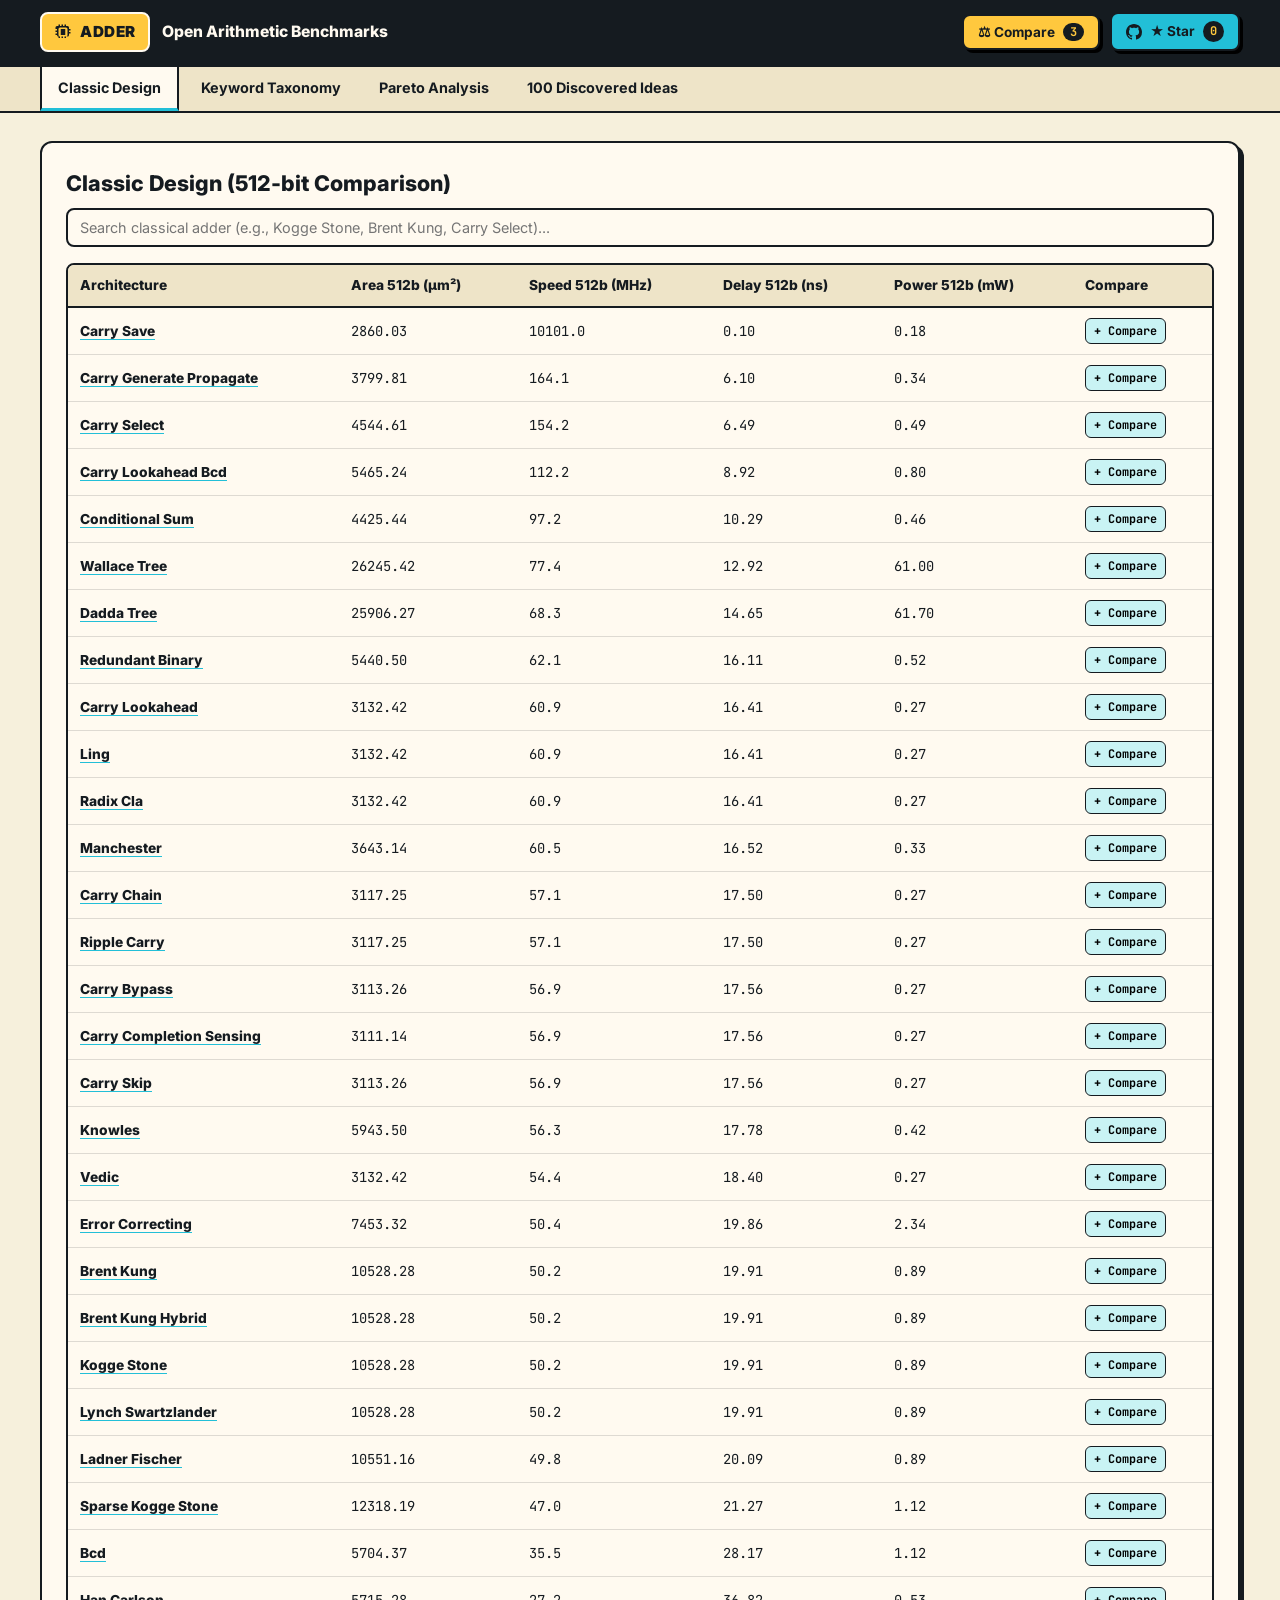
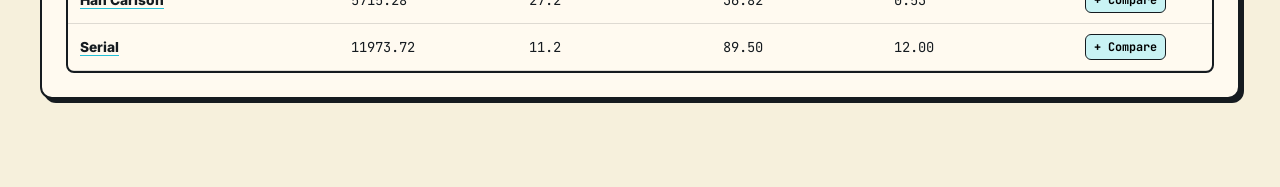
==== index.html @ 1c9c3a34 "Add label collision avoidance and 2-color Pareto markers" ====
<!DOCTYPE html>
<html lang="en">
<head>
  <meta charset="utf-8">
  <meta name="viewport" content="width=device-width, initial-scale=1">
  <title>ADDER — Open Arithmetic Benchmark & 100-Idea Discovery Platform</title>
  <link rel="stylesheet" href="styles.css">
</head>
<body>
  <header class="site-header">
    <div class="header-inner">
      <a class="brand-group" href="#database">
        <div class="brand-badge">
          <svg viewBox="0 0 24 24"><path d="M6 2v2H4a2 2 0 0 0-2 2v2h2v2H2v2h2v2H2v2h2a2 2 0 0 0 2 2v2h2v-2h2v2h2v-2h2v2h2v-2h2a2 2 0 0 0 2-2v-2h2v-2h-2v-2h2v-2h-2V6a2 2 0 0 0-2-2h-2V2h-2v2h-2V2h-2v2H8V2H6m2 4h8a2 2 0 0 1 2 2v8a2 2 0 0 1-2 2H8a2 2 0 0 1-2-2V8a2 2 0 0 1 2-2m1 2v8h6V8H9z"/></svg>
          <span>ADDER</span>
        </div>
        <div class="brand-meta">
          <span class="brand-name">Open Arithmetic Benchmarks</span>
        </div>
      </a>
      <div class="header-actions">
        <button id="open-compare-btn" class="btn-neo btn-yellow" title="Compare up to 3 architectures (Keyboard: C)">
          <span>&#9878; Compare</span>
          <span id="compare-count-badge" class="badge-count">3</span>
        </button>
        <a class="btn-neo btn-cyan" href="https://github.com/SJTU-YONGFU-RESEARCH-GRP/adder-website" target="_blank" rel="noopener noreferrer" title="Star on GitHub" aria-label="Star on GitHub">
          <svg viewBox="0 0 16 16" width="16" height="16" fill="currentColor" aria-hidden="true"><path d="M8 0C3.58 0 0 3.58 0 8c0 3.54 2.29 6.53 5.47 7.59.4.07.55-.17.55-.38 0-.19-.01-.82-.01-1.49-2.01.37-2.53-.49-2.69-.94-.09-.23-.48-.94-.82-1.13-.28-.15-.68-.52-.01-.53.63-.01 1.08.58 1.23.82.72 1.21 1.87.87 2.33.66.07-.52.28-.87.51-1.07-1.78-.2-3.64-.89-3.64-3.95 0-.87.31-1.59.82-2.15-.08-.2-.36-1.02.08-2.12 0 0 .67-.21 2.2.82.64-.18 1.32-.27 2-.27.68 0 1.36.09 2 .27 1.53-1.04 2.2-.82 2.2-.82.44 1.1.16 1.92.08 2.12.51.56.82 1.27.82 2.15 0 3.07-1.87 3.75-3.65 3.95.29.25.54.73.54 1.48 0 1.07-.01 1.93-.01 2.2 0 .21.15.46.55.38A8.013 8.013 0 0016 8c0-4.42-3.58-8-8-8z"/></svg>
          <span>&#9733; Star</span>
          <span id="github-star-count" class="badge-count">0</span>
        </a>
      </div>
    </div>
  </header>

  <nav class="tabs-bar" aria-label="Primary Navigation">
    <div class="tabs-inner">
      <button class="tab-btn active" data-tab="database">Classic Design</button>
      <button class="tab-btn" data-tab="taxonomy">Keyword Taxonomy</button>
      <button class="tab-btn" data-tab="benchmarking">Pareto Analysis</button>
      <button class="tab-btn" data-tab="ideas">100 Discovered Ideas</button>
    </div>
  </nav>

  <main class="container">
    <!-- CLASSICAL DATABASE -->
    <section id="tab-database" class="tab-panel active">
      <div class="section-card">
        <h2>Classic Design (512-bit Comparison)</h2>
        <div class="toolbar">
          <input id="db-search" class="search-input" type="text" placeholder="Search classical adder (e.g., Kogge Stone, Brent Kung, Carry Select)...">
        </div>
        <div class="table-wrap">
          <table id="db-table">
            <thead>
              <tr>
                <th data-sort="name">Architecture</th>
                <th data-sort="area_512">Area 512b (&mu;m&sup2;)</th>
                <th data-sort="freq_512_mhz">Speed 512b (MHz)</th>
                <th data-sort="delay_512_ns">Delay 512b (ns)</th>
                <th data-sort="power_512_mw">Power 512b (mW)</th>
                <th>Compare</th>
              </tr>
            </thead>
            <tbody></tbody>
          </table>
        </div>
      </div>
    </section>

    <!-- PARETO ANALYSIS -->
    <section id="tab-benchmarking" class="tab-panel">
      <div class="section-card">
        <h2>Pareto Analysis: Area vs. Delay (Nangate45 + OpenSTA 3.1.0)</h2>
        <p class="section-sub">
          Matched-flow 45nm Nangate45 synthesis &amp; OpenSTA across <strong>Classic Designs</strong> (8–512b), <strong>Discovered Ideas</strong> (8–256b), and <strong>Combined</strong>. Click any bubble to inspect its full details.
        </p>
        <div class="toolbar">
          <span style="font-weight:800; font-size:0.86rem;">Dataset:</span>
          <button class="filter-btn dataset-btn" data-dataset="classical">Classic Designs (29)</button>
          <button class="filter-btn dataset-btn active" data-dataset="ideas">Discovered Ideas (100)</button>
          <button class="filter-btn dataset-btn" data-dataset="both">Combined (Nangate45)</button>
        </div>
        <div class="toolbar">
          <span style="font-weight:800; font-size:0.86rem;">PPA Axes:</span>
          <button class="filter-btn axis-btn active" data-axis="area_delay">Area vs. Delay</button>
          <button class="filter-btn axis-btn" data-axis="power_delay">Power vs. Delay</button>
          <button class="filter-btn axis-btn" data-axis="pdp_delay">Energy (PDP) vs. Delay</button>
          <button class="filter-btn axis-btn" data-axis="area_pdp">Area vs. Energy (PDP)</button>
        </div>
        <div class="toolbar" style="justify-content:space-between;">
          <div style="display:flex; flex-wrap:wrap; gap:8px; align-items:center;">
            <span style="font-weight:800; font-size:0.86rem;">Bit Width:</span>
            <button class="filter-btn width-btn" data-width="8">8-bit</button>
            <button class="filter-btn width-btn" data-width="16">16-bit</button>
            <button class="filter-btn width-btn" data-width="32">32-bit</button>
            <button class="filter-btn width-btn" data-width="64">64-bit</button>
            <button class="filter-btn width-btn" data-width="128">128-bit</button>
            <button class="filter-btn width-btn active" data-width="256">256-bit</button>
            <button class="filter-btn width-btn" data-width="512" style="display:none;">512-bit</button>
          </div>
          <div style="display:flex; flex-wrap:wrap; gap:6px; align-items:center;">
            <button id="pareto-only-btn" class="filter-btn" title="Show only Pareto-optimal designs on the frontier">Pareto-Optimal Only</button>
            <button id="pareto-focus-btn" class="filter-btn" title="Hide extreme high-area/power outliers to zoom into the main CPA cluster">Focus Main Cluster</button>
            <button class="btn-mini" onclick="setParetoZoom(paretoZoom - 0.25)">Zoom -</button>
            <span id="pareto-zoom-label" class="mono" style="font-size:0.78rem; min-width:44px; text-align:center;">100%</span>
            <button class="btn-mini" onclick="setParetoZoom(paretoZoom + 0.25)">Zoom +</button>
            <button class="btn-mini" onclick="setParetoZoom(1.0)">Reset</button>
          </div>
        </div>
        <div id="pareto-chart" class="chart-box" style="overflow:auto;"></div>
        <div class="chart-legend">
          <span><span class="legend-dot" style="background: var(--yellow);"></span>Pareto-Optimal (Discovered Idea)</span>
          <span><span class="legend-dot" style="background: var(--lime);"></span>Pareto-Optimal (Classic Design)</span>
          <span><span class="legend-dot" style="background: var(--cyan);"></span>Non-Collapsed Policy Adders</span>
          <span><span class="legend-dot" style="background: var(--coral);"></span>ABC Equivalence-Collapsed</span>
          <span><span class="legend-dot" style="background: var(--purple);"></span>Classic Designs</span>
        </div>
        <div id="bubble-detail" class="champ-card" style="margin-top:16px; display:none;"></div>
      </div>

      <div class="section-card">
        <h2>Champion Width Scaling (8-bit to 256-bit OpenSTA Delay)</h2>
        <p class="section-sub">Comparing delay scaling of Case Study 1 (<code>idea3</code>), Case Study 2 (<code>idea11</code>), and Case Study 3 (<code>idea93</code>).</p>
        <div id="scaling-chart" class="chart-box"></div>
      </div>
    </section>

    <!-- 100 IDEAS -->
    <section id="tab-ideas" class="tab-panel">
      <div class="section-card">
        <h2>100 Discovered Ideas — Joint PPA + Novelty Leaderboard</h2>
        <p class="section-sub">Ranked by <code>0.50 &times; (Novelty/5) + 0.50 &times; PPA_256b</code>. Click column headers to sort or add any idea to Compare.</p>
        <div class="toolbar">
          <input id="ideas-search" class="search-input" type="text" placeholder="Search idea ID or name (e.g., idea3, Hysteresis, Entropy)...">
          <button class="filter-btn active" data-filter="all">All (100)</button>
          <button class="filter-btn" data-filter="novel">Novel</button>
          <button class="filter-btn" data-filter="pareto">Pareto (4)</button>
          <button class="filter-btn" data-filter="noncollapsed">Non-Collapsed</button>
          <button class="filter-btn" data-filter="sta">OpenSTA (69)</button>
        </div>
        <div class="table-wrap">
          <table id="ideas-table">
            <thead>
              <tr>
                <th data-sort="joint_rank">Rank</th>
                <th data-sort="idea_id">Idea</th>
                <th data-sort="joint_score">Joint</th>
                <th data-sort="nov_score">Novelty</th>
                <th data-sort="ppa_score">PPA</th>
                <th data-sort="area_256">Area 256b</th>
                <th data-sort="delay_256_ns">Delay (ns)</th>
                <th data-sort="fmax_256_mhz">Fmax (MHz)</th>
                <th data-sort="power_256_mw">Power (mW)</th>
                <th>Status</th>
                <th>Compare</th>
              </tr>
            </thead>
            <tbody></tbody>
          </table>
        </div>
      </div>
    </section>

    <!-- KEYWORD TAXONOMY -->
    <section id="tab-taxonomy" class="tab-panel">
      <div class="section-card">
        <h2>Common Policy-Driven Adder Architecture &amp; Keyword Taxonomy</h2>
        <p class="section-sub">How block-local features, stateful context, and deterministic control policies compose exact carry-evaluation paths.</p>
        <div class="chart-box" style="margin-bottom:20px; display:flex; justify-content:center;">
          <svg viewBox="0 0 860 270" style="width:100%; max-width:860px; height:auto;">
            <defs>
              <marker id="arr" markerWidth="8" markerHeight="8" refX="7" refY="4" orient="auto">
                <path d="M0,0 L8,4 L0,8 Z" fill="#151b20"/>
              </marker>
            </defs>
            <!-- Inputs -->
            <rect x="14" y="95" width="110" height="72" rx="10" fill="#c9f3f4" stroke="#151b20" stroke-width="2"/>
            <text x="69" y="124" text-anchor="middle" font-size="13" font-weight="800">Block Inputs</text>
            <text x="69" y="144" text-anchor="middle" font-size="11" font-family="JetBrains Mono">A_k, B_k, C_k</text>

            <!-- Bitwise P/G/K -->
            <rect x="162" y="95" width="128" height="72" rx="10" fill="#fff0b9" stroke="#151b20" stroke-width="2"/>
            <text x="226" y="122" text-anchor="middle" font-size="13" font-weight="800">Bitwise P / G / K</text>
            <text x="226" y="141" text-anchor="middle" font-size="10.5" font-family="JetBrains Mono">p=a^b, g=a&amp;b</text>
            <text x="226" y="156" text-anchor="middle" font-size="10.5" font-family="JetBrains Mono">k=~(a|b)</text>

            <!-- Block-Local Features -->
            <rect x="328" y="20" width="170" height="82" rx="10" fill="#fff0b9" stroke="#151b20" stroke-width="2"/>
            <text x="413" y="44" text-anchor="middle" font-size="12.5" font-weight="800">Block-Local Features</text>
            <text x="413" y="63" text-anchor="middle" font-size="10.5" font-family="JetBrains Mono">popcount, imbalance</text>
            <text x="413" y="79" text-anchor="middle" font-size="10.5" font-family="JetBrains Mono">entropy, transition</text>
            <text x="413" y="94" text-anchor="middle" font-size="10.5" font-family="JetBrains Mono">run-length, gradient</text>

            <!-- Stateful Context -->
            <rect x="328" y="162" width="170" height="82" rx="10" fill="#e2dfff" stroke="#151b20" stroke-width="2"/>
            <text x="413" y="186" text-anchor="middle" font-size="12.5" font-weight="800">Stateful &amp; Temporal</text>
            <text x="413" y="205" text-anchor="middle" font-size="10.5" font-family="JetBrains Mono">hysteresis, streak</text>
            <text x="413" y="221" text-anchor="middle" font-size="10.5" font-family="JetBrains Mono">momentum, inertia</text>
            <text x="413" y="236" text-anchor="middle" font-size="10.5" font-family="JetBrains Mono">saturation / leak</text>

            <!-- Control & Selection -->
            <rect x="536" y="88" width="150" height="86" rx="10" fill="#ffc83e" stroke="#151b20" stroke-width="2"/>
            <text x="611" y="114" text-anchor="middle" font-size="13" font-weight="800">Control Policy</text>
            <text x="611" y="133" text-anchor="middle" font-size="10.5" font-family="JetBrains Mono">threshold, margin</text>
            <text x="611" y="149" text-anchor="middle" font-size="10.5" font-family="JetBrains Mono">quorum, consensus</text>
            <text x="611" y="164" text-anchor="middle" font-size="10.5" font-family="JetBrains Mono">gating / routing</text>

            <!-- Exact Carry Paths & Output -->
            <rect x="722" y="72" width="124" height="118" rx="10" fill="#e7f4c8" stroke="#151b20" stroke-width="2"/>
            <text x="784" y="96" text-anchor="middle" font-size="12.5" font-weight="800">Exact Paths</text>
            <text x="784" y="115" text-anchor="middle" font-size="10.5" font-family="JetBrains Mono">Bypass / Skip</text>
            <text x="784" y="131" text-anchor="middle" font-size="10.5" font-family="JetBrains Mono">Carry-Select</text>
            <text x="784" y="147" text-anchor="middle" font-size="10.5" font-family="JetBrains Mono">Ripple / Inc</text>
            <text x="784" y="172" text-anchor="middle" font-size="12" font-weight="800">S_k, C_{k+1}</text>

            <!-- Arrows -->
            <line x1="124" y1="131" x2="156" y2="131" stroke="#151b20" stroke-width="2" marker-end="url(#arr)"/>
            <path d="M290,118 L322,64" fill="none" stroke="#151b20" stroke-width="2" marker-end="url(#arr)"/>
            <path d="M290,144 L322,200" fill="none" stroke="#151b20" stroke-width="2" marker-end="url(#arr)"/>
            <path d="M498,64 L532,114" fill="none" stroke="#151b20" stroke-width="2" marker-end="url(#arr)"/>
            <path d="M498,200 L532,148" fill="none" stroke="#151b20" stroke-width="2" marker-end="url(#arr)"/>
            <line x1="686" y1="131" x2="716" y2="131" stroke="#151b20" stroke-width="2" marker-end="url(#arr)"/>
          </svg>
        </div>
        <div id="kw-grid" class="kw-grid"></div>
      </div>
    </section>
  </main>

  <!-- COMPARE MATRIX MODAL -->
  <div id="compare-modal" class="modal-backdrop" aria-hidden="true">
    <div class="modal-card">
      <div class="modal-head">
        <h2 style="margin:0;">Interactive Architecture Comparison Matrix</h2>
        <div style="display:flex; gap:8px;">
          <button class="btn-mini" onclick="applyPreset(['idea3','idea11','idea93'])">Top Champions</button>
          <button class="btn-mini" onclick="applyPreset(['idea3','idea23','idea11'])">Pareto Top-3</button>
          <button class="btn-mini" onclick="applyPreset(['db_kogge_stone','db_brent_kung','db_han_carlson'])">Classical Prefix</button>
          <button id="close-compare-btn" class="btn-neo">Close</button>
        </div>
      </div>
      <div class="compare-selectors">
        <select id="cmp-sel-0" class="compare-select"></select>
        <select id="cmp-sel-1" class="compare-select"></select>
        <select id="cmp-sel-2" class="compare-select"></select>
      </div>
      <div class="table-wrap">
        <table id="compare-table">
          <thead></thead>
          <tbody></tbody>
        </table>
      </div>
    </div>
  </div>

  <script src="app.js"></script>
</body>
</html>
---- styles.css ----
@import url('https://fonts.googleapis.com/css2?family=Inter:wght@400;500;600;700;800;900&family=JetBrains+Mono:wght@400;500;600;700&display=swap');

:root {
  --ink: #151b20;
  --ink-light: #242c33;
  --paper: #f6f0dc;
  --paper-deep: #eee4c8;
  --cream: #fffaf0;
  --cyan: #22bfd7;
  --cyan-soft: #c9f3f4;
  --teal: #0d9488;
  --teal-soft: #ccfbf1;
  --lime: #b7df69;
  --lime-soft: #e7f4c8;
  --yellow: #ffc83e;
  --yellow-soft: #fff0b9;
  --coral: #f38469;
  --coral-soft: #ffd8ce;
  --purple: #8275e8;
  --purple-soft: #e2dfff;
  --border-ink: 2px solid var(--ink);
  --hard-shadow: 4px 4px 0px var(--ink);
  --hard-shadow-lg: 6px 6px 0px var(--ink);
  --radius-lg: 20px;
  --radius-md: 12px;
  --radius-sm: 8px;
  --font-sans: 'Inter', -apple-system, BlinkMacSystemFont, "Segoe UI", Roboto, sans-serif;
  --font-mono: 'JetBrains Mono', SFMono-Regular, Menlo, Monaco, Consolas, monospace;
}

* { box-sizing: border-box; }

body {
  margin: 0;
  background: var(--paper);
  color: var(--ink);
  font-family: var(--font-sans);
  line-height: 1.55;
}

code, pre, .mono { font-family: var(--font-mono); }

/* Header Bar */
.site-header {
  background: var(--ink);
  color: var(--cream);
  border-bottom: 3px solid var(--ink);
  position: sticky;
  top: 0;
  z-index: 50;
}

.header-inner {
  max-width: 1240px;
  margin: 0 auto;
  padding: 12px 20px;
  display: flex;
  align-items: center;
  justify-content: space-between;
  gap: 16px;
}

.brand-group {
  display: flex;
  align-items: center;
  gap: 12px;
  text-decoration: none;
  color: inherit;
}

.brand-badge {
  display: inline-flex;
  align-items: center;
  gap: 8px;
  background: var(--yellow);
  color: var(--ink);
  font-weight: 900;
  font-size: 0.95rem;
  letter-spacing: 0.04em;
  padding: 6px 12px;
  border: 2px solid var(--cream);
  border-radius: var(--radius-sm);
}

.brand-badge svg { width: 18px; height: 18px; fill: currentColor; }

.brand-meta { display: flex; flex-direction: column; }
.brand-name { font-weight: 800; font-size: 0.98rem; line-height: 1.15; }
.brand-sub { font-size: 0.75rem; color: rgba(255, 250, 240, 0.75); }

.header-actions { display: flex; align-items: center; gap: 10px; }

.btn-neo {
  display: inline-flex;
  align-items: center;
  gap: 8px;
  font-family: var(--font-sans);
  font-weight: 700;
  font-size: 0.85rem;
  padding: 7px 14px;
  border: var(--border-ink);
  border-radius: var(--radius-sm);
  background: var(--cream);
  color: var(--ink);
  cursor: pointer;
  text-decoration: none;
  box-shadow: 3px 3px 0px #000;
  transition: transform 0.1s ease, box-shadow 0.1s ease;
}

.btn-neo:hover { transform: translate(-1px, -1px); box-shadow: 4px 4px 0px #000; }
.btn-neo:active { transform: translate(1px, 1px); box-shadow: 1px 1px 0px #000; }
.btn-cyan { background: var(--cyan); }
.btn-yellow { background: var(--yellow); }
.btn-lime { background: var(--lime); }

.badge-count {
  background: var(--ink);
  color: var(--yellow);
  font-family: var(--font-mono);
  font-size: 0.75rem;
  padding: 1px 7px;
  border-radius: 999px;
}

/* Navigation Tabs */
.tabs-bar {
  background: var(--paper-deep);
  border-bottom: var(--border-ink);
}

.tabs-inner {
  max-width: 1240px;
  margin: 0 auto;
  padding: 0 20px;
  display: flex;
  gap: 6px;
  overflow-x: auto;
}

.tab-btn {
  background: transparent;
  border: none;
  border-bottom: 3px solid transparent;
  padding: 12px 16px;
  font-family: var(--font-sans);
  font-weight: 700;
  font-size: 0.9rem;
  color: var(--ink);
  cursor: pointer;
  white-space: nowrap;
}

.tab-btn:hover { background: rgba(21, 27, 32, 0.06); }
.tab-btn.active {
  background: var(--cream);
  border-bottom: 3px solid var(--cyan);
  border-left: 2px solid var(--ink);
  border-right: 2px solid var(--ink);
}

/* Main Container */
.container {
  max-width: 1240px;
  margin: 0 auto;
  padding: 28px 20px 64px;
}

.tab-panel { display: none; }
.tab-panel.active { display: block; }

/* Hero */
.hero {
  background: var(--cream);
  border: var(--border-ink);
  border-radius: var(--radius-lg);
  box-shadow: var(--hard-shadow-lg);
  padding: 32px;
  margin-bottom: 28px;
}

.hero h1 {
  margin: 0 0 12px;
  font-size: clamp(1.75rem, 3.2vw, 2.5rem);
  font-weight: 900;
  line-height: 1.15;
  letter-spacing: -0.02em;
}

.highlight {
  background: var(--yellow);
  padding: 2px 8px;
  border: 2px solid var(--ink);
  border-radius: 6px;
  display: inline-block;
}

.hero p {
  max-width: 78ch;
  margin: 0 0 20px;
  font-size: 1.02rem;
  color: var(--ink-light);
}

.hero-actions { display: flex; flex-wrap: wrap; gap: 12px; }

/* Grid & Cards */
.kpi-grid {
  display: grid;
  grid-template-columns: repeat(auto-fit, minmax(220px, 1fr));
  gap: 16px;
  margin-bottom: 28px;
}

.kpi-card {
  background: var(--cream);
  border: var(--border-ink);
  border-radius: var(--radius-md);
  box-shadow: var(--hard-shadow);
  padding: 18px 20px;
}

.kpi-card.accent-yellow { background: var(--yellow-soft); }
.kpi-card.accent-cyan { background: var(--cyan-soft); }
.kpi-card.accent-lime { background: var(--lime-soft); }
.kpi-card.accent-purple { background: var(--purple-soft); }

.kpi-val {
  font-family: var(--font-mono);
  font-size: 2rem;
  font-weight: 800;
  line-height: 1.1;
}

.kpi-label { font-weight: 700; font-size: 0.92rem; margin-top: 6px; }
.kpi-sub { font-size: 0.8rem; color: rgba(21, 27, 32, 0.72); margin-top: 2px; }

.section-card {
  background: var(--cream);
  border: var(--border-ink);
  border-radius: var(--radius-md);
  box-shadow: var(--hard-shadow);
  padding: 24px;
  margin-bottom: 24px;
}

.section-card h2 {
  margin: 0 0 8px;
  font-size: 1.35rem;
  font-weight: 800;
}

.section-sub {
  margin: 0 0 18px;
  font-size: 0.92rem;
  color: rgba(21, 27, 32, 0.78);
}

.champ-grid {
  display: grid;
  grid-template-columns: repeat(auto-fit, minmax(300px, 1fr));
  gap: 16px;
}

.champ-card {
  background: var(--paper);
  border: var(--border-ink);
  border-radius: var(--radius-md);
  padding: 18px;
  display: flex;
  flex-direction: column;
  justify-content: space-between;
  gap: 12px;
}

.pill {
  display: inline-block;
  font-family: var(--font-mono);
  font-size: 0.72rem;
  font-weight: 700;
  padding: 2px 8px;
  border: 1.5px solid var(--ink);
  border-radius: 999px;
  background: var(--cream);
}

.pill-novel { background: var(--lime); }
.pill-pareto { background: var(--yellow); }
.pill-collapsed { background: var(--coral-soft); }
.pill-inc { background: var(--cyan-soft); }

/* Controls & Tables */
.toolbar {
  display: flex;
  flex-wrap: wrap;
  gap: 10px;
  align-items: center;
  margin-bottom: 16px;
}

.search-input {
  flex: 1;
  min-width: 220px;
  padding: 9px 12px;
  font-family: var(--font-sans);
  font-size: 0.9rem;
  border: var(--border-ink);
  border-radius: var(--radius-sm);
  background: var(--cream);
}

.filter-btn {
  padding: 7px 12px;
  font-family: var(--font-sans);
  font-weight: 700;
  font-size: 0.82rem;
  border: var(--border-ink);
  border-radius: var(--radius-sm);
  background: var(--paper);
  cursor: pointer;
}

.filter-btn.active { background: var(--yellow); }

.table-wrap {
  overflow-x: auto;
  border: var(--border-ink);
  border-radius: var(--radius-sm);
  background: var(--cream);
}

table {
  width: 100%;
  border-collapse: collapse;
  font-size: 0.86rem;
}

th, td {
  padding: 10px 12px;
  border-bottom: 1px solid rgba(21, 27, 32, 0.14);
  text-align: left;
  white-space: nowrap;
}

th {
  background: var(--paper-deep);
  font-weight: 800;
  border-bottom: var(--border-ink);
  cursor: pointer;
  user-select: none;
}

tr:hover td { background: var(--yellow-soft); }

.btn-mini {
  font-family: var(--font-mono);
  font-size: 0.74rem;
  font-weight: 700;
  padding: 4px 8px;
  border: 1.5px solid var(--ink);
  border-radius: 6px;
  background: var(--cyan-soft);
  cursor: pointer;
}

.btn-mini.added { background: var(--lime); }

/* Charts */
.chart-box {
  background: var(--cream);
  border: var(--border-ink);
  border-radius: var(--radius-sm);
  padding: 16px;
  overflow-x: auto;
}

.chart-legend {
  display: flex;
  flex-wrap: wrap;
  gap: 16px;
  font-size: 0.82rem;
  margin-top: 10px;
}

.legend-dot {
  display: inline-block;
  width: 11px;
  height: 11px;
  border: 1.5px solid var(--ink);
  border-radius: 50%;
  margin-right: 5px;
  vertical-align: middle;
}

/* Keywords */
.kw-grid {
  display: grid;
  grid-template-columns: repeat(auto-fit, minmax(280px, 1fr));
  gap: 16px;
}

.kw-card {
  background: var(--paper);
  border: var(--border-ink);
  border-radius: var(--radius-md);
  padding: 16px;
  min-width: 0;
  overflow-wrap: anywhere;
}

.kw-bar-row { margin-bottom: 10px; }
.kw-bar-label {
  display: flex;
  justify-content: space-between;
  font-size: 0.82rem;
  font-weight: 700;
  margin-bottom: 3px;
}

.kw-bar-track {
  height: 10px;
  background: var(--cream);
  border: 1.5px solid var(--ink);
  border-radius: 999px;
  overflow: hidden;
}

.kw-bar-fill {
  height: 100%;
  background: var(--cyan);
}

/* Compare Modal */
.modal-backdrop {
  position: fixed;
  inset: 0;
  background: rgba(21, 27, 32, 0.68);
  display: none;
  align-items: center;
  justify-content: center;
  padding: 20px;
  z-index: 100;
}

.modal-backdrop.open { display: flex; }

.modal-card {
  background: var(--cream);
  border: 3px solid var(--ink);
  border-radius: var(--radius-lg);
  box-shadow: var(--hard-shadow-lg);
  width: min(1040px, 100%);
  max-height: 90vh;
  overflow-y: auto;
  padding: 24px;
}

.modal-head {
  display: flex;
  justify-content: space-between;
  align-items: center;
  gap: 12px;
  margin-bottom: 16px;
}

.compare-selectors {
  display: grid;
  grid-template-columns: repeat(auto-fit, minmax(220px, 1fr));
  gap: 10px;
  margin-bottom: 16px;
}

.compare-select {
  width: 100%;
  padding: 8px 10px;
  font-family: var(--font-sans);
  font-weight: 600;
  border: var(--border-ink);
  border-radius: var(--radius-sm);
  background: var(--paper);
}
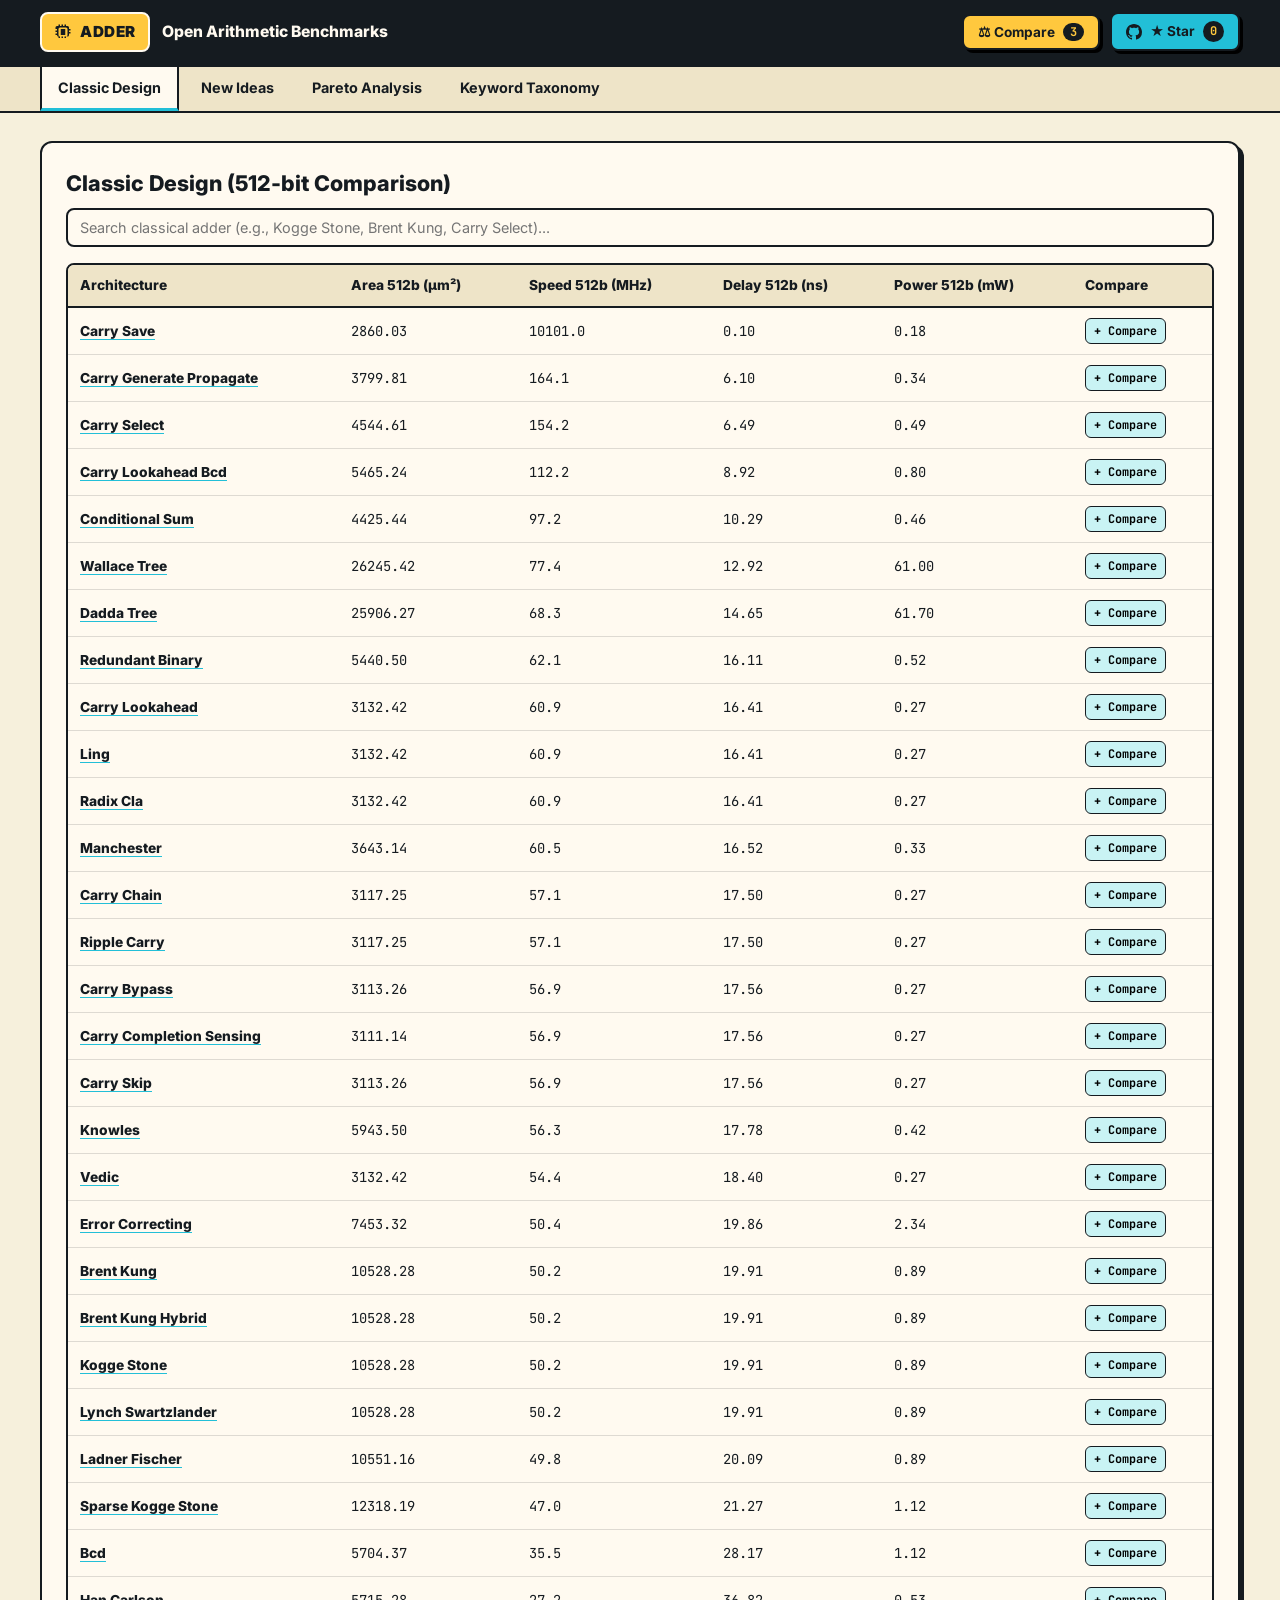
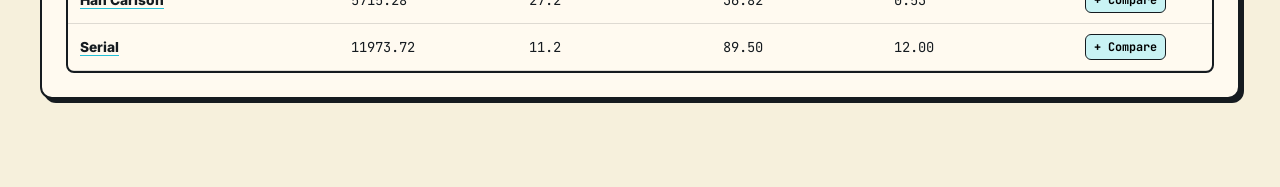
==== commit 92f4016a: "Reorder tabs and rename to New Ideas" ====
--- a/index.html
+++ b/index.html
@@ -35,9 +35,9 @@
   <nav class="tabs-bar" aria-label="Primary Navigation">
     <div class="tabs-inner">
       <button class="tab-btn active" data-tab="database">Classic Design</button>
+      <button class="tab-btn" data-tab="ideas">New Ideas</button>
+      <button class="tab-btn" data-tab="benchmarking">Pareto Analysis</button>
       <button class="tab-btn" data-tab="taxonomy">Keyword Taxonomy</button>
-      <button class="tab-btn" data-tab="benchmarking">Pareto Analysis</button>
-      <button class="tab-btn" data-tab="ideas">100 Discovered Ideas</button>
     </div>
   </nav>
 
@@ -77,7 +77,7 @@
         <div class="toolbar">
           <span style="font-weight:800; font-size:0.86rem;">Dataset:</span>
           <button class="filter-btn dataset-btn" data-dataset="classical">Classic Designs (29)</button>
-          <button class="filter-btn dataset-btn active" data-dataset="ideas">Discovered Ideas (100)</button>
+          <button class="filter-btn dataset-btn active" data-dataset="ideas">New Ideas (100)</button>
           <button class="filter-btn dataset-btn" data-dataset="both">Combined (Nangate45)</button>
         </div>
         <div class="toolbar">
@@ -109,7 +109,7 @@
         </div>
         <div id="pareto-chart" class="chart-box" style="overflow:auto;"></div>
         <div class="chart-legend">
-          <span><span class="legend-dot" style="background: var(--yellow);"></span>Pareto-Optimal (Discovered Idea)</span>
+          <span><span class="legend-dot" style="background: var(--yellow);"></span>Pareto-Optimal (New Idea)</span>
           <span><span class="legend-dot" style="background: var(--lime);"></span>Pareto-Optimal (Classic Design)</span>
           <span><span class="legend-dot" style="background: var(--cyan);"></span>Non-Collapsed Policy Adders</span>
           <span><span class="legend-dot" style="background: var(--coral);"></span>ABC Equivalence-Collapsed</span>
@@ -125,10 +125,10 @@
       </div>
     </section>
 
-    <!-- 100 IDEAS -->
+    <!-- NEW IDEAS -->
     <section id="tab-ideas" class="tab-panel">
       <div class="section-card">
-        <h2>100 Discovered Ideas — Joint PPA + Novelty Leaderboard</h2>
+        <h2>New Ideas — Joint PPA + Novelty Leaderboard</h2>
         <p class="section-sub">Ranked by <code>0.50 &times; (Novelty/5) + 0.50 &times; PPA_256b</code>. Click column headers to sort or add any idea to Compare.</p>
         <div class="toolbar">
           <input id="ideas-search" class="search-input" type="text" placeholder="Search idea ID or name (e.g., idea3, Hysteresis, Entropy)...">
--- a/styles.css
+++ b/styles.css
@@ -479,3 +479,16 @@
   border-radius: var(--radius-sm);
   background: var(--paper);
 }
+
+#ideas-table td:nth-child(2) {
+  white-space: normal;
+  min-width: 220px;
+}
+
+@media (max-width: 640px) {
+  .header-inner { flex-wrap: wrap; padding: 10px 14px; }
+  .brand-meta { display: none; }
+  .container { padding: 16px 12px 48px; }
+  .section-card { padding: 16px; }
+  .modal-head { flex-wrap: wrap; }
+}
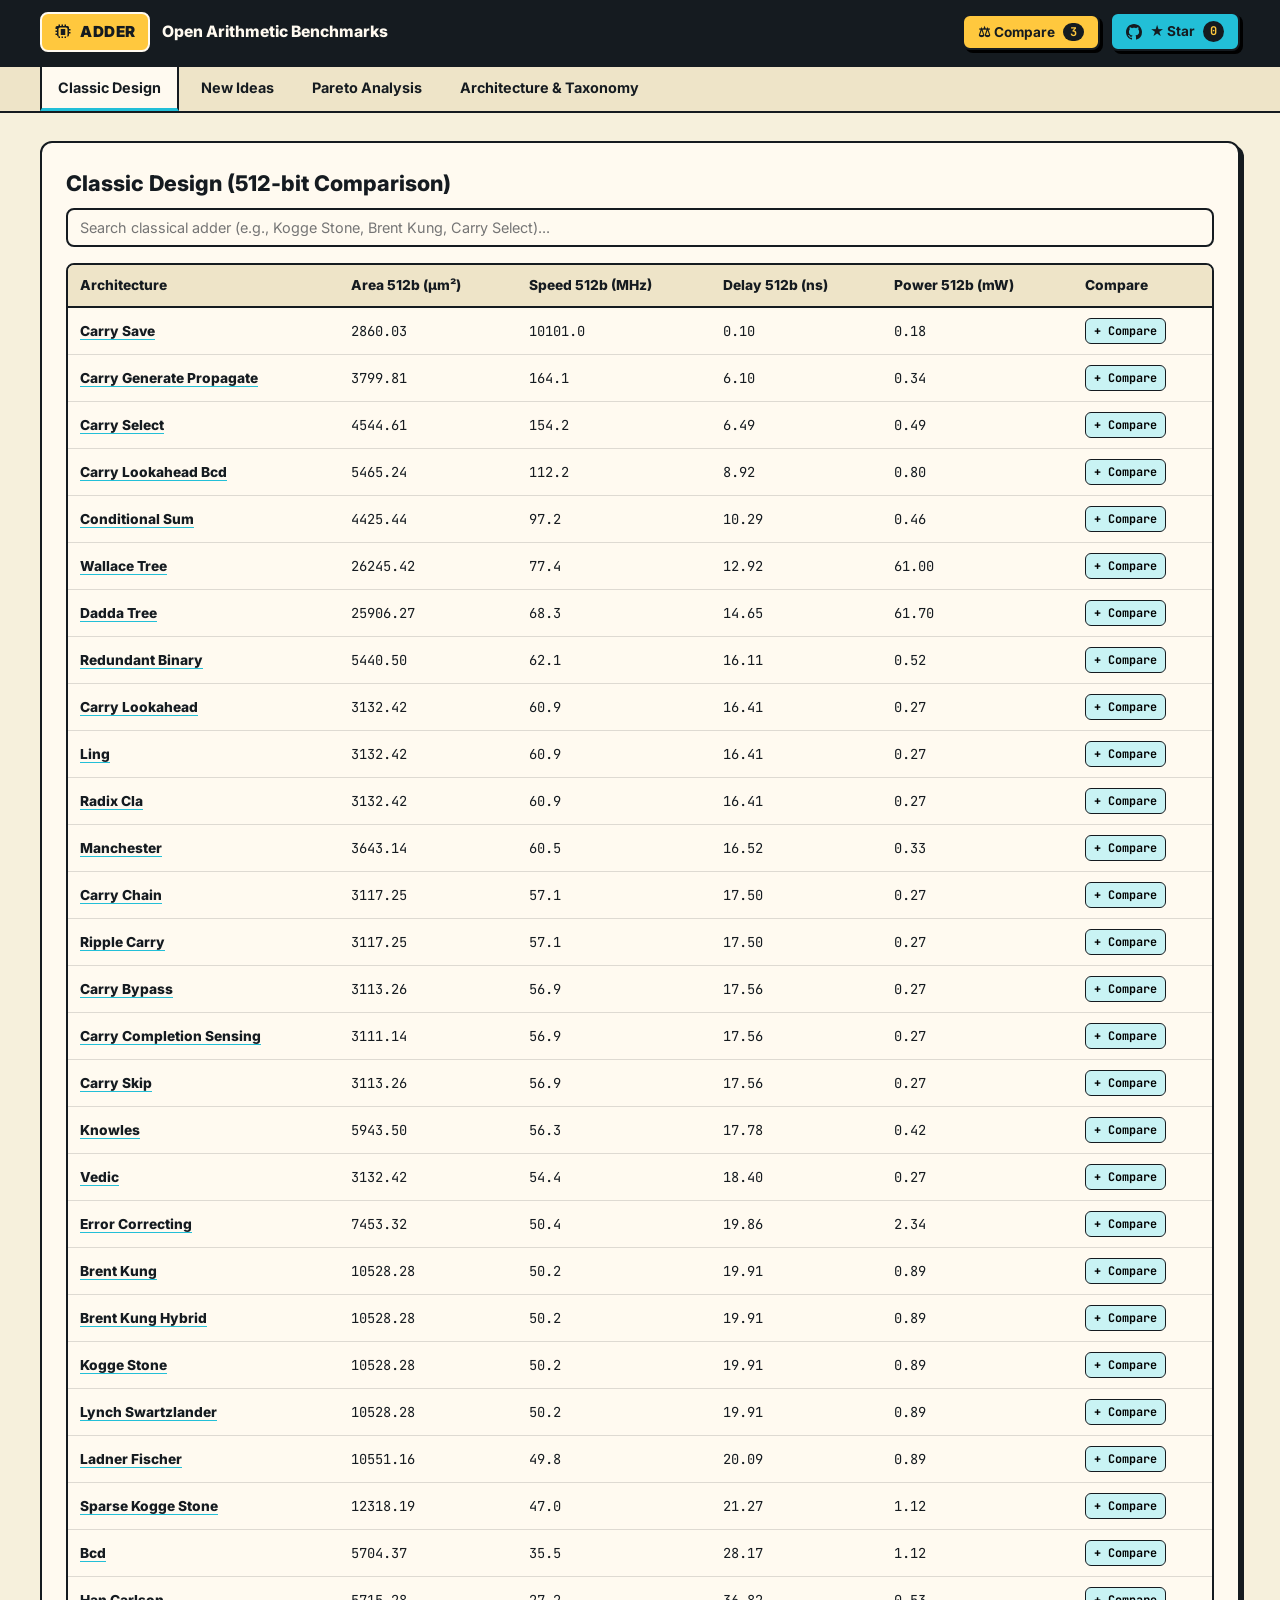
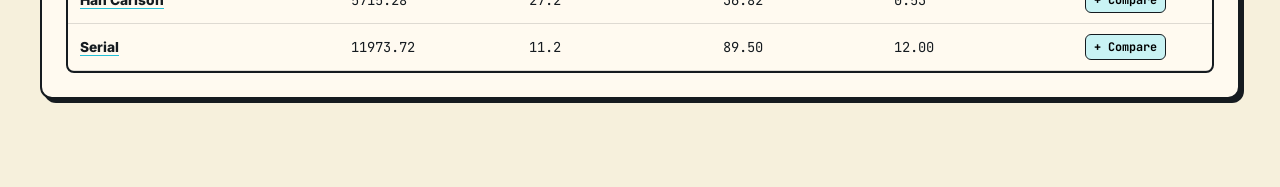
==== commit c0865570: "Sync ADDER site with Paper Fig 2/4/5/6, Preset chart, and Export SVG" ====
--- a/index.html
+++ b/index.html
@@ -37,7 +37,7 @@
       <button class="tab-btn active" data-tab="database">Classic Design</button>
       <button class="tab-btn" data-tab="ideas">New Ideas</button>
       <button class="tab-btn" data-tab="benchmarking">Pareto Analysis</button>
-      <button class="tab-btn" data-tab="taxonomy">Keyword Taxonomy</button>
+      <button class="tab-btn" data-tab="taxonomy">Architecture &amp; Taxonomy</button>
     </div>
   </nav>
 
@@ -70,7 +70,10 @@
     <!-- PARETO ANALYSIS -->
     <section id="tab-benchmarking" class="tab-panel">
       <div class="section-card">
-        <h2>Pareto Analysis: Area vs. Delay (Nangate45 + OpenSTA 3.1.0)</h2>
+        <div style="display:flex; justify-content:space-between; align-items:center; flex-wrap:wrap; gap:8px;">
+          <h2 style="margin:0;">Pareto Analysis: Area vs. Delay (Nangate45 + OpenSTA 3.1.0)</h2>
+          <span class="tag tag-yellow">Paper Fig. 4</span>
+        </div>
         <p class="section-sub">
           Matched-flow 45nm Nangate45 synthesis &amp; OpenSTA across <strong>Classic Designs</strong> (8–512b), <strong>Discovered Ideas</strong> (8–256b), and <strong>Combined</strong>. Click any bubble to inspect its full details.
         </p>
@@ -105,6 +108,27 @@
             <span id="pareto-zoom-label" class="mono" style="font-size:0.78rem; min-width:44px; text-align:center;">100%</span>
             <button class="btn-mini" onclick="setParetoZoom(paretoZoom + 0.25)">Zoom +</button>
             <button class="btn-mini" onclick="setParetoZoom(1.0)">Reset</button>
+            <button class="btn-mini" onclick="exportChartSvg('#pareto-chart svg', `adder_pareto_${selectedWidth}b_${selectedAxis}.svg`)">Export SVG</button>
+          </div>
+        </div>
+        <div class="toolbar" style="justify-content:space-between;">
+          <div style="display:flex; flex-wrap:wrap; gap:6px; align-items:center;">
+            <span style="font-weight:800; font-size:0.82rem;">X Scale:</span>
+            <button class="filter-btn x-scale-btn active" data-scale="linear">Linear</button>
+            <button class="filter-btn x-scale-btn" data-scale="log">Log</button>
+            <span style="font-weight:800; font-size:0.82rem; margin-left:8px;">Y Scale:</span>
+            <button class="filter-btn y-scale-btn active" data-scale="linear">Linear</button>
+            <button class="filter-btn y-scale-btn" data-scale="log">Log</button>
+          </div>
+          <div style="display:flex; flex-wrap:wrap; gap:12px; align-items:center;">
+            <label style="font-size:0.8rem; font-weight:700; display:flex; align-items:center; gap:6px;">
+              X Max (<span id="x-cap-lbl" class="mono">100%</span>)
+              <input id="x-cap-slider" type="range" min="15" max="100" value="100" style="width:110px;">
+            </label>
+            <label style="font-size:0.8rem; font-weight:700; display:flex; align-items:center; gap:6px;">
+              Y Max (<span id="y-cap-lbl" class="mono">100%</span>)
+              <input id="y-cap-slider" type="range" min="15" max="100" value="100" style="width:110px;">
+            </label>
           </div>
         </div>
         <div id="pareto-chart" class="chart-box" style="overflow:auto;"></div>
@@ -119,7 +143,13 @@
       </div>
 
       <div class="section-card">
-        <h2>Champion Width Scaling (8-bit to 256-bit OpenSTA Delay)</h2>
+        <div style="display:flex; justify-content:space-between; align-items:center; flex-wrap:wrap; gap:8px;">
+          <h2 style="margin:0;">Champion Width Scaling (8-bit to 256-bit OpenSTA Delay)</h2>
+          <div style="display:flex; gap:8px; align-items:center;">
+            <span class="tag tag-cyan">Paper Fig. 6</span>
+            <button class="btn-mini" onclick="exportChartSvg('#scaling-chart svg', 'adder_champion_scaling.svg')">Export SVG</button>
+          </div>
+        </div>
         <p class="section-sub">Comparing delay scaling of Case Study 1 (<code>idea3</code>), Case Study 2 (<code>idea11</code>), and Case Study 3 (<code>idea93</code>).</p>
         <div id="scaling-chart" class="chart-box"></div>
       </div>
@@ -128,29 +158,75 @@
     <!-- NEW IDEAS -->
     <section id="tab-ideas" class="tab-panel">
       <div class="section-card">
-        <h2>New Ideas — Joint PPA + Novelty Leaderboard</h2>
-        <p class="section-sub">Ranked by <code>0.50 &times; (Novelty/5) + 0.50 &times; PPA_256b</code>. Click column headers to sort or add any idea to Compare.</p>
+        <h2>New Ideas — Customizable Joint PPA + Novelty Leaderboard</h2>
+        <p class="section-sub">
+          Adjust the bit width and normalized weights below to explore how <strong>Novelty</strong>, <strong>Speed (1/Delay)</strong>, <strong>Area</strong>, and <strong>Power</strong> shift the ranking across all 100 ideas.
+        </p>
+        <div style="background:var(--paper); border:2px solid var(--ink); border-radius:10px; padding:14px 16px; margin-bottom:16px;">
+          <div style="display:flex; flex-wrap:wrap; justify-content:space-between; align-items:center; gap:10px; margin-bottom:10px;">
+            <div class="mono" style="font-size:0.84rem; font-weight:700; display:flex; flex-wrap:wrap; align-items:center; gap:4px;">
+              <span>Joint =</span>
+              <input id="n-nov" type="number" min="0" max="100" value="50" style="width:54px; padding:2px 4px; font-family:var(--font-mono); font-weight:800; border:1.5px solid var(--ink); border-radius:6px; background:var(--cream); text-align:center;">
+              <span>(<span id="w-lbl-nov">50%</span>)&middot;Novelty +</span>
+              <input id="n-delay" type="number" min="0" max="100" value="25" style="width:54px; padding:2px 4px; font-family:var(--font-mono); font-weight:800; border:1.5px solid var(--ink); border-radius:6px; background:var(--cream); text-align:center;">
+              <span>(<span id="w-lbl-delay">25%</span>)&middot;Speed +</span>
+              <input id="n-area" type="number" min="0" max="100" value="15" style="width:54px; padding:2px 4px; font-family:var(--font-mono); font-weight:800; border:1.5px solid var(--ink); border-radius:6px; background:var(--cream); text-align:center;">
+              <span>(<span id="w-lbl-area">15%</span>)&middot;(1/Area) +</span>
+              <input id="n-power" type="number" min="0" max="100" value="10" style="width:54px; padding:2px 4px; font-family:var(--font-mono); font-weight:800; border:1.5px solid var(--ink); border-radius:6px; background:var(--cream); text-align:center;">
+              <span>(<span id="w-lbl-power">10%</span>)&middot;(1/Power)</span>
+            </div>
+            <div style="display:flex; flex-wrap:wrap; gap:6px;">
+              <button class="btn-mini" onclick="setJointPreset(50,25,15,10)">Balanced (50/25/15/10)</button>
+              <button class="btn-mini" onclick="setJointPreset(0,50,30,20)">Pure PPA (0/50/30/20)</button>
+              <button class="btn-mini" onclick="setJointPreset(100,0,0,0)">Pure Novelty (100/0/0/0)</button>
+              <button class="btn-mini" onclick="setJointPreset(25,15,30,30)">Low-Power Edge (25/15/30/30)</button>
+            </div>
+          </div>
+          <div style="display:grid; grid-template-columns:repeat(auto-fit, minmax(180px, 1fr)); gap:12px;">
+            <label style="font-size:0.82rem; font-weight:700;">Novelty (<span id="s-val-nov">50</span>)
+              <input id="w-nov" type="range" min="0" max="100" value="50" style="width:100%;">
+            </label>
+            <label style="font-size:0.82rem; font-weight:700;">Speed / 1/Delay (<span id="s-val-delay">25</span>)
+              <input id="w-delay" type="range" min="0" max="100" value="25" style="width:100%;">
+            </label>
+            <label style="font-size:0.82rem; font-weight:700;">Area Efficiency (<span id="s-val-area">15</span>)
+              <input id="w-area" type="range" min="0" max="100" value="15" style="width:100%;">
+            </label>
+            <label style="font-size:0.82rem; font-weight:700;">Power Efficiency (<span id="s-val-power">10</span>)
+              <input id="w-power" type="range" min="0" max="100" value="10" style="width:100%;">
+            </label>
+          </div>
+        </div>
+        <div class="toolbar">
+          <span style="font-weight:800; font-size:0.84rem;">STA Width:</span>
+          <button class="filter-btn ideas-width-btn" data-width="8">8b (100)</button>
+          <button class="filter-btn ideas-width-btn" data-width="16">16b (100)</button>
+          <button class="filter-btn ideas-width-btn" data-width="32">32b (100)</button>
+          <button class="filter-btn ideas-width-btn" data-width="64">64b (100)</button>
+          <button class="filter-btn ideas-width-btn" data-width="128">128b (98)</button>
+          <button class="filter-btn ideas-width-btn active" data-width="256">256b (97)</button>
+        </div>
         <div class="toolbar">
           <input id="ideas-search" class="search-input" type="text" placeholder="Search idea ID or name (e.g., idea3, Hysteresis, Entropy)...">
           <button class="filter-btn active" data-filter="all">All (100)</button>
           <button class="filter-btn" data-filter="novel">Novel</button>
-          <button class="filter-btn" data-filter="pareto">Pareto (4)</button>
+          <button class="filter-btn" data-filter="pareto">Pareto</button>
           <button class="filter-btn" data-filter="noncollapsed">Non-Collapsed</button>
-          <button class="filter-btn" data-filter="sta">OpenSTA (69)</button>
+          <button class="filter-btn" data-filter="sta">Has STA @ Width</button>
         </div>
         <div class="table-wrap">
           <table id="ideas-table">
             <thead>
               <tr>
-                <th data-sort="joint_rank">Rank</th>
+                <th data-sort="dyn_rank">Rank</th>
                 <th data-sort="idea_id">Idea</th>
-                <th data-sort="joint_score">Joint</th>
+                <th data-sort="dyn_joint">Joint</th>
                 <th data-sort="nov_score">Novelty</th>
-                <th data-sort="ppa_score">PPA</th>
-                <th data-sort="area_256">Area 256b</th>
-                <th data-sort="delay_256_ns">Delay (ns)</th>
-                <th data-sort="fmax_256_mhz">Fmax (MHz)</th>
-                <th data-sort="power_256_mw">Power (mW)</th>
+                <th data-sort="dyn_ppa">PPA</th>
+                <th data-sort="dyn_area">Area (&mu;m&sup2;)</th>
+                <th data-sort="dyn_delay">Delay (ns)</th>
+                <th data-sort="dyn_fmax">Fmax (MHz)</th>
+                <th data-sort="dyn_power">Power (mW)</th>
                 <th>Status</th>
                 <th>Compare</th>
               </tr>
@@ -159,15 +235,34 @@
           </table>
         </div>
       </div>
+
+      <div class="section-card">
+        <div style="display:flex; justify-content:space-between; align-items:center; flex-wrap:wrap; gap:8px;">
+          <h2 style="margin:0;">Joint Preset Sensitivity &amp; Rank Trajectories</h2>
+          <div style="display:flex; gap:8px; align-items:center;">
+            <span class="tag tag-yellow">Paper Fig. 5</span>
+            <button class="btn-mini" onclick="exportChartSvg('#preset-chart svg', `adder_joint_presets_${ideasWidth}b.svg`)">Export SVG</button>
+          </div>
+        </div>
+        <p class="section-sub">How the three champions (<code>idea3</code>, <code>idea11</code>, <code>idea93</code>) and Pareto/novelty peers shift across the four weight presets at the selected bit width.</p>
+        <div id="preset-chart" class="chart-box"></div>
+      </div>
     </section>
 
     <!-- KEYWORD TAXONOMY -->
     <section id="tab-taxonomy" class="tab-panel">
       <div class="section-card">
-        <h2>Common Policy-Driven Adder Architecture &amp; Keyword Taxonomy</h2>
+        <div style="display:flex; justify-content:space-between; align-items:center; flex-wrap:wrap; gap:8px;">
+          <h2 style="margin:0;">Common Policy-Driven Adder Architecture &amp; Keyword Taxonomy</h2>
+          <div style="display:flex; gap:8px; align-items:center;">
+            <span class="tag tag-cyan">Paper Fig. 2</span>
+            <button class="btn-mini" onclick="exportChartSvg('#taxonomy-arch-svg', 'adder_policy_architecture.svg')">Export SVG</button>
+          </div>
+        </div>
         <p class="section-sub">How block-local features, stateful context, and deterministic control policies compose exact carry-evaluation paths.</p>
         <div class="chart-box" style="margin-bottom:20px; display:flex; justify-content:center;">
-          <svg viewBox="0 0 860 270" style="width:100%; max-width:860px; height:auto;">
+          <svg id="taxonomy-arch-svg" viewBox="0 0 860 270" style="width:100%; max-width:860px; height:auto;">
+            <rect width="860" height="270" rx="10" fill="#fffaf0"/>
             <defs>
               <marker id="arr" markerWidth="8" markerHeight="8" refX="7" refY="4" orient="auto">
                 <path d="M0,0 L8,4 L0,8 Z" fill="#151b20"/>
